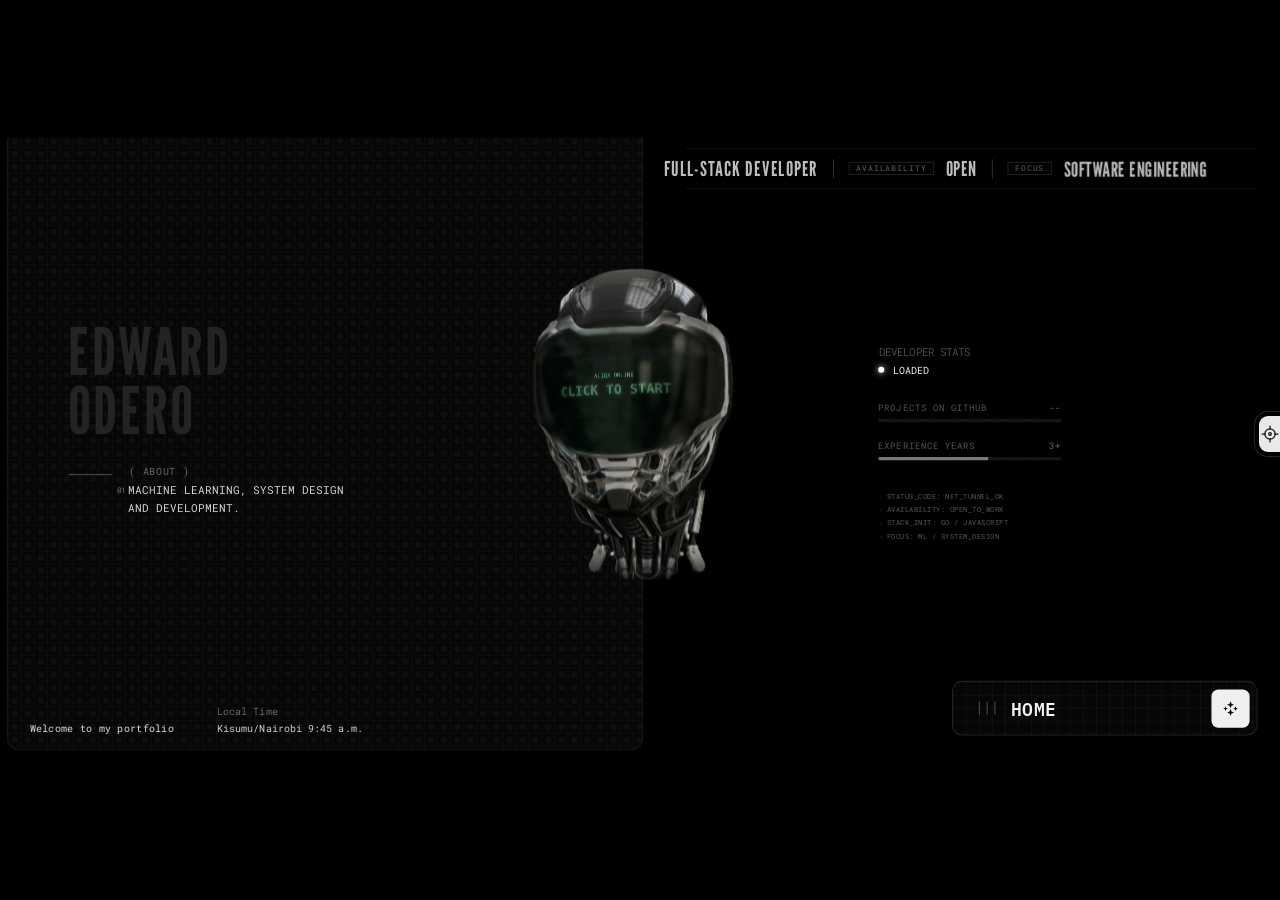
==== home.html @ 81f4a535 "changes" ====
<!DOCTYPE html>
<html lang="en">
<head>
<meta charset="UTF-8">
<meta name="viewport" content="width=device-width, initial-scale=1">
<title>Edward Odero | Full-Stack Developer</title>
<link rel="preconnect" href="https://fonts.googleapis.com">
<link rel="preconnect" href="https://fonts.gstatic.com" crossorigin>
<link href="https://fonts.googleapis.com/css2?family=IBM+Plex+Mono:wght@400;600&family=League+Gothic&family=Roboto+Mono:wght@400;500&display=swap" rel="stylesheet">
<link rel="stylesheet" href="css/home.css?v=9">
<link rel="stylesheet" href="css/chat.css?v=3">
<link rel="stylesheet" href="css/menu.css?v=3">
<link rel="stylesheet" href="css/projects.css?v=7">
<link rel="stylesheet" href="css/skills.css?v=5">
<link rel="stylesheet" href="css/contact.css?v=5">
<link rel="stylesheet" href="css/about.css?v=6">
</head>
<body>

<main class="stage" id="stage">

  <!-- frosted left panel with grid texture -->
  <div class="panel" aria-hidden="true"></div>

  <!-- top bar -->
  <header class="topbar">
    <span class="hdr-role">FULL-STACK DEVELOPER</span>
    <div class="hdr-meta">
      <i class="sep"></i>
      <span class="tag">AVAILABILITY</span>
      <b class="hdr-strong">OPEN</b>
      <i class="sep"></i>
      <span class="tag">FOCUS</span>
      <span class="hdr-strong roll" id="roll" aria-live="off">
        <span class="roll-w">SOFTWARE DEVELOPMENT</span>
        <span class="roll-w">SOFTWARE ENGINEERING</span>
        <span class="roll-w">MACHINE LEARNING</span>
      </span>
    </div>
  </header>

  <!-- name and tagline -->
  <section class="intro">
    <h1 class="name">Edward<br>Odero</h1>
    <div class="intro-meta">
      <i class="rule"></i>
      <span class="label">( ABOUT )</span>
    </div>
    <p class="tagline"><span class="idx">01</span>Machine learning, system design<br>and development.</p>
  </section>

  <!-- welcome and local time -->
  <p class="welcome">Welcome to my portfolio</p>
  <div class="time">
    <span class="time-label">Local Time</span>
    <span class="time-value"><span id="place">Kisumu/Nairobi</span> <time id="clock">--:--</time></span>
  </div>

  <!-- ALIOX: a 3D robot head drawn by robot.js. The picture shows if 3D is not available -->
  <section class="bot" id="bot" aria-label="ALIOX, the portfolio robot">
    <img class="bot-fallback" src="assets/robot-placeholder.png" alt="" width="320" height="460" draggable="false">
    <canvas id="botCanvas"></canvas>
    <span class="bot-start" aria-hidden="true">CLICK TO START</span>
  </section>

  <!-- stats -->
  <aside class="stats" aria-label="Developer stats">
    <h2 class="stats-title">DEVELOPER STATS</h2>
    <p class="status"><i class="dot"></i>LOADED</p>

    <div class="stat" style="top:304px">
      <div class="stat-row"><span>PROJECTS ON GITHUB</span><span class="val"><span id="projCount">--</span></span></div>
      <div class="meter"><i class="fill" id="projFill" data-fill="0"></i></div>
    </div>
    <div class="stat" style="top:348px">
      <div class="stat-row"><span>EXPERIENCE YEARS</span><span class="val"><span data-count="3">3</span>+</span></div>
      <div class="meter"><i class="fill" data-fill="60"></i></div>
    </div>

    <ul class="term">
      <li>STATUS_CODE: NET_TUNNEL_OK</li>
      <li>AVAILABILITY: OPEN_TO_WORK</li>
      <li>STACK_INIT: GO / JAVASCRIPT</li>
      <li>FOCUS: ML / SYSTEM_DESIGN</li>
    </ul>
  </aside>

  <!-- bottom right: page dock -->
  <nav class="dock" aria-label="Pages">
    <span class="dock-idx" aria-hidden="true"><i></i><i></i><i></i></span>
    <span class="dock-page">HOME</span>
    <button class="dock-btn" type="button" aria-label="Talk to the bot">
      <svg viewBox="0 0 20 20" width="20" height="20" fill="currentColor">
        <path d="M10 1.5 L11.1 4.4 L14 5.5 L11.1 6.6 L10 9.5 L8.9 6.6 L6 5.5 L8.9 4.4Z"/>
        <path d="M10 10.5 L11.1 13.4 L14 14.5 L11.1 15.6 L10 18.5 L8.9 15.6 L6 14.5 L8.9 13.4Z"/>
        <path d="M4.2 6 L5 8 L7 8.8 L5 9.6 L4.2 11.6 L3.4 9.6 L1.4 8.8 L3.4 8Z" transform="translate(0 1.2)"/>
        <path d="M15.8 6 L16.6 8 L18.6 8.8 L16.6 9.6 L15.8 11.6 L15 9.6 L13 8.8 L15 8Z" transform="translate(0 1.2)"/>
      </svg>
    </button>
  </nav>

  <!-- terminal: ALIOX writes here (logic in chat.js, text in chat-content.js, styles in chat.css) -->
  <section class="tty" id="tty" aria-label="ALIOX terminal">
    <div class="tty-out" id="ttyOut" role="log" aria-live="polite"></div>
    <nav class="tty-btns" id="ttyBtns" aria-label="Portfolio sections"></nav>
  </section>

</main>

<!-- small tab peeking from the right edge of the window -->
<button class="edge-tab" type="button" aria-label="Focus mode">
  <svg viewBox="0 0 24 24" width="20" height="20" fill="none" stroke="currentColor" stroke-width="1.5" stroke-linecap="round">
    <circle cx="12" cy="12" r="6.2"/><circle cx="12" cy="12" r="1.6"/>
    <path d="M12 2.5v4M12 17.5v4M2.5 12h4M17.5 12h4"/>
  </svg>
</button>

<script src="assets/vendor/three.min.js"></script>
<script src="assets/vendor/GLTFLoader.js"></script>
<script src="js/robot-data.js?v=3"></script>
<script src="js/robot.js?v=3"></script>
<script src="js/chat-content.js?v=3"></script>
<script src="js/chat.js?v=3"></script>
<script src="js/projects-data.js?v=3"></script>
<script src="js/projects.js?v=7"></script>
<script src="js/skills-data.js?v=4"></script>
<script src="js/skills.js?v=5"></script>
<script src="js/contact-data.js?v=4"></script>
<script src="js/contact.js?v=5"></script>
<script src="js/about-points.js?v=5"></script>
<script src="js/about-data.js?v=6"></script>
<script src="js/about.js?v=7"></script>
<script src="js/menu.js?v=5"></script>
<script src="js/home.js?v=8"></script>
</body>
</html>
---- css/home.css ----
/* Home page. Design canvas is 1475 x 720 (the size of the design image);
   home.js scales it to fit the window. */
:root{
  --display:"League Gothic","Bebas Neue","Arial Narrow",Impact,sans-serif;
  --mono:"Roboto Mono","IBM Plex Mono","DejaVu Sans Mono",Menlo,Consolas,monospace;
  --plex:"IBM Plex Mono","Roboto Mono",Menlo,Consolas,monospace;
  --line:rgba(255,255,255,.075);
}
*{box-sizing:border-box;margin:0;padding:0}
html,body{height:100%;background:#000;overflow:hidden}
body{font-family:var(--mono);color:#fff;-webkit-font-smoothing:antialiased}
button{font:inherit;color:inherit;background:none;border:0;cursor:pointer}

.stage{
  position:absolute;left:50%;top:50%;
  width:1475px;height:720px;
  transform-origin:0 0;
  overflow:hidden;
  background:radial-gradient(circle,rgba(255,255,255,.028) 0 1px,transparent 1.4px) 0 0/15px 15px;
  animation:enter .8s ease both;
}
@keyframes enter{from{opacity:0}to{opacity:1}}

/* left panel: glass with a fine grid */
.panel{
  position:absolute;left:8px;top:-20px;width:733px;height:726px;
  border:1px solid var(--line);border-radius:14px;
  background:
    linear-gradient(rgba(255,255,255,.028) 1px,transparent 1px) 0 0/15px 15px,
    linear-gradient(90deg,rgba(255,255,255,.028) 1px,transparent 1px) 0 0/15px 15px,
    radial-gradient(circle at 8px 8px,rgba(255,255,255,.03) 0 3.5px,transparent 4px) 0 0/15px 15px,
    rgba(255,255,255,.022);
}

/* top bar */
.topbar{
  position:absolute;left:790px;top:12px;width:657px;height:47px;
  border-top:1px solid rgba(255,255,255,.08);border-bottom:1px solid rgba(255,255,255,.08);
}
.hdr-role,.hdr-meta{position:absolute;top:50%;transform:translateY(-50%);display:flex;align-items:center;white-space:nowrap}
.hdr-role{right:505px;font:400 23.6px/1 var(--display);letter-spacing:.05em;color:#bcbcbc}
.hdr-meta{left:170px;gap:14px}
.sep{width:1px;height:22px;background:rgba(255,255,255,.2)}
.tag{
  height:15px;padding:0 7.5px;display:flex;align-items:center;
  font:500 9.5px/1 var(--mono);letter-spacing:.08em;color:rgba(255,255,255,.3);
  border:1px solid rgba(255,255,255,.14);
}
.hdr-strong,.hdr-slash,.hdr-dim{font:400 23.6px/1 var(--display);letter-spacing:.02em}
.hdr-strong{color:#bcbcbc}
.hdr-meta .sep + .tag{margin-left:3px}
.hdr-meta .tag + .hdr-strong + .sep{margin-left:4px}
.hdr-slash{color:#c8c8c8;margin:0 -2px}
.hdr-dim{
  color:#4a4a4a;
  -webkit-mask-image:linear-gradient(90deg,#000 55%,transparent);mask-image:linear-gradient(90deg,#000 55%,transparent);
}

/* the focus words scroll upward like end credits: the word showing rises out of sight and the next one rolls up from below to take its place */
.roll{position:relative;display:inline-block;height:48px;line-height:48px;overflow:hidden;vertical-align:middle;
  -webkit-mask-image:linear-gradient(transparent 0,#000 30%,#000 70%,transparent 100%);mask-image:linear-gradient(transparent 0,#000 30%,#000 70%,transparent 100%);
  transition:width 1.2s cubic-bezier(.45,0,.2,1)}
.roll-w{position:absolute;left:0;top:0;white-space:nowrap;transform:translateY(48px);will-change:transform;transition:transform 1.2s cubic-bezier(.45,0,.2,1)}
.roll-w.in{transform:translateY(0)}
.roll-w.up{transform:translateY(-48px)}
.roll-w.reset{transition:none}

/* name and tagline */
.name{
  position:absolute;left:78px;top:213px;
  font:400 75.5px/68px var(--display);letter-spacing:.035em;text-transform:uppercase;
  color:#232323;
}
.intro-meta{position:absolute;left:79px;top:378px;width:200px;height:14px}
.rule{position:absolute;left:0;top:10px;width:50px;height:1px;background:rgba(255,255,255,.34)}
.label{position:absolute;left:70px;top:0;font:400 11.5px/14px var(--mono);letter-spacing:.06em;color:rgba(255,255,255,.4);white-space:nowrap}
.tagline{
  position:absolute;left:148px;top:396px;
  font:400 12.6px/20px var(--mono);text-transform:uppercase;color:#d2d2d2;white-space:nowrap;
}
.idx{position:absolute;left:-13px;top:0;font-size:9px;color:rgba(255,255,255,.4)}

/* welcome and local time */
.welcome{position:absolute;left:34px;top:672px;font:400 12px/16px var(--mono);letter-spacing:.02em;color:#dcdcdc;white-space:nowrap}
.time{position:absolute;left:250px;top:652px;font:400 12px/16px var(--mono);white-space:nowrap}
.time-label{display:block;color:rgba(255,255,255,.38);margin-bottom:4px}
.time-value{display:block;color:#cfcfcf}
.time time{font:inherit}

/* robot placeholder */
.bot{
  position:absolute;left:555px;top:90px;width:380px;height:480px;outline:none;
  -webkit-mask-image:linear-gradient(#000 82%,transparent 100%);mask-image:linear-gradient(#000 82%,transparent 100%);
}
.bot canvas{position:absolute;inset:0;display:block;width:100%;height:100%;opacity:0;transition:opacity .8s ease}
.bot.on canvas{opacity:1}
.bot-fallback{position:absolute;left:30px;top:10px;width:320px;height:460px;display:block;user-select:none;-webkit-user-drag:none;transition:opacity .8s ease,filter .25s}
.bot.on .bot-fallback{opacity:0}
.bot.no-webgl canvas{display:none}
.bot.ready:not(.started){cursor:pointer}
.bot.ready:not(.started):hover .bot-fallback{filter:brightness(1.09)}
/* only shown when the face has no screen (3D unavailable, or your own model) */
.bot-start{
  display:none;position:absolute;left:50%;top:210px;transform:translateX(-50%);padding:9px 16px;border-radius:5px;
  font:700 13px/1 var(--mono);letter-spacing:.2em;color:#e9e9e9;background:rgba(6,9,11,.82);border:1px solid rgba(214,160,72,.6);
}
.bot.ready:not(.started).no-webgl .bot-start,.bot.ready:not(.started).no-visor .bot-start{display:block}

/* stats */
.stats{position:absolute;left:0;top:0;width:1475px;height:720px;pointer-events:none}
.stats > *{position:absolute}
.stats-title{left:1013px;top:239px;font:400 12.4px/16px var(--mono);letter-spacing:0;color:rgba(255,255,255,.28)}
.status{left:1012px;top:259px;height:16px;display:flex;align-items:center;font:400 12px/16px var(--mono);color:rgba(255,255,255,.93)}
.dot{width:7px;height:7px;margin-right:10px;border-radius:50%;background:#fff;box-shadow:0 0 7px rgba(255,255,255,.9)}
.stat{left:1012px;width:211px;height:30px}
.stat-row{display:flex;justify-content:space-between;font:400 10.5px/14px var(--mono);color:rgba(255,255,255,.32);white-space:nowrap}
.val{color:rgba(255,255,255,.4)}
.meter{position:absolute;left:0;top:20px;width:100%;height:4px;border-radius:2px;background:rgba(255,255,255,.08);overflow:hidden}
.fill{display:block;height:100%;width:0;border-radius:2px;background:rgba(255,255,255,.42);transition:width 1.4s cubic-bezier(.2,.7,.2,1)}
.term{left:1013px;top:405px;list-style:none;font:400 8.5px/15.6px var(--mono);letter-spacing:.02em;color:rgba(255,255,255,.34);white-space:nowrap}
.term li{position:relative;padding-left:9px}
.term li::before{content:"\203A";position:absolute;left:0;opacity:.6}

/* bottom right */
.dock{
  position:absolute;left:1097px;top:626px;width:352px;height:63px;
  border:1px solid rgba(255,255,255,.12);border-radius:12px;
  background:
    linear-gradient(rgba(255,255,255,.035) 1px,transparent 1px) 0 0/15px 15px,
    linear-gradient(90deg,rgba(255,255,255,.035) 1px,transparent 1px) 0 0/15px 15px,
    rgba(255,255,255,.022);
}
.dock-idx{position:absolute;left:30px;top:23px;width:20px;height:15px}
.dock-idx i{position:absolute;top:0;width:1px;height:15px;background:rgba(255,255,255,.34)}
.dock-idx i:nth-child(1){left:0}
.dock-idx i:nth-child(2){left:9px}
.dock-idx i:nth-child(3){left:18px}
.dock-page{position:absolute;left:67px;top:20px;font:600 20.8px/22px var(--plex);color:#f2f2f2}
.dock-btn{
  position:absolute;right:8px;top:9px;width:44px;height:44px;border-radius:8px;
  display:grid;place-items:center;background:#efefef;color:#0a0a0a;
  transition:transform .15s,background .15s;
}
.dock-btn:hover{background:#fff;transform:scale(1.04)}
.dock-btn:active{transform:scale(.97)}

/* tab peeking from the right edge of the window */
.edge-tab{
  position:fixed;right:-15px;top:calc(48.2% - 18px);width:36px;height:36px;
  display:grid;place-items:center;padding-right:14px;
  border-radius:9px;background:#e9e9e9;color:#111;
  box-shadow:0 0 0 4px #000,0 0 0 5px rgba(255,255,255,.14);
  transition:right .2s;
}
.edge-tab:hover{right:-6px}

@media (prefers-reduced-motion:reduce){
  .stage{animation:none}
  .roll-w,.roll{transition:none}
  .fill{transition:none}
}
---- css/chat.css ----
/* ALIOX's terminal on the right side of the home page.
   The developer stats are erased when the robot is clicked, then ALIOX types here. */
.tty{position:absolute;left:1012px;top:96px;width:436px;height:512px;z-index:3}
.tty-out{
  position:absolute;left:0;top:0;right:0;bottom:62px;overflow:hidden;white-space:pre;
  font:400 13px/21px var(--mono,"Roboto Mono",monospace);color:#e6e6e6;
}
.tty-out a{color:#fff;text-decoration:underline;text-underline-offset:3px;text-decoration-color:rgba(255,255,255,.4)}
.tty-out a:hover{text-decoration-color:#fff}
.t-cmd{color:rgba(255,255,255,.45)}
.t-status{color:rgba(255,255,255,.4)}

/* blinking block cursor (also used while the stats are erased) */
.cur{display:inline-block;width:.58em;height:1.1em;margin-left:1px;background:#ececec;vertical-align:-.2em;animation:curBlink 1s steps(1) infinite}
.cur[hidden]{display:none}
.cur.typing{animation:none}
@keyframes curBlink{0%,100%{opacity:1}50%{opacity:0}}

/* text flying off to the right: each line slides out in turn and is gone at the edge of the page */
.fly-layer{position:absolute;left:0;top:0;right:0;pointer-events:none}
.fly-line{min-height:21px;white-space:pre}
.fly-line,.stats .fly{
  transition:transform .75s cubic-bezier(.55,.05,.9,.45) var(--d,0s),opacity .3s linear calc(var(--d,0s) + .45s),filter .75s linear var(--d,0s);
  will-change:transform;
}
.fly-line.fly-go{transform:translateX(560px);opacity:0;filter:blur(2px)}
.stats .fly.fly-go{transform:translateX(620px);opacity:0;filter:blur(2px)}

/* the stats that get removed */
.stats .gone,.stats.gone{display:none}
.stats .fill{transition:width .9s ease}

/* [ About ] [ Projects ] [ Contacts ] [ Skills ] */
.tty-btns{position:absolute;left:0;right:0;bottom:0;display:flex;flex-wrap:wrap;gap:6px 8px}
.tb{
  font:500 12.5px/1 var(--mono,"Roboto Mono",monospace);letter-spacing:.04em;white-space:pre;
  color:rgba(255,255,255,.62);padding:9px 6px;border-radius:4px;cursor:pointer;
  opacity:0;transform:translateY(5px);
  transition:opacity .35s ease,transform .35s ease,color .15s,background .15s;
}
.tb:not(.in){visibility:hidden}
.tb.in{opacity:1;transform:none}
.tb.in:hover:not(:disabled){color:#fff;background:rgba(255,255,255,.09)}
.tb.on{color:#fff;background:rgba(255,255,255,.13)}
.tb.in:disabled{opacity:.38;cursor:default}
.tb.on:disabled{opacity:.9}
.tb:focus-visible{outline:1px solid #fff;outline-offset:2px}
---- css/menu.css ----
/* The menu that springs up from the HOME dock (logic in menu.js). */
.dock{cursor:pointer}
.dock-btn{cursor:pointer}
.dock:focus-visible{outline:1px solid #fff;outline-offset:3px}
.dock.open{border-color:rgba(255,255,255,.3)}

.menu{
  position:absolute;z-index:20;box-sizing:border-box;padding:20px 20px 18px;
  border:1px solid rgba(255,255,255,.16);border-radius:14px;
  background:#0b0b0b;
  box-shadow:0 18px 50px rgba(0,0,0,.55);
  font-family:var(--mono,"Roboto Mono",monospace);color:#eee;
  transform-origin:100% 100%;visibility:hidden;pointer-events:none;opacity:0;
}
.menu.open{visibility:visible;pointer-events:auto;opacity:1;animation:menuUp .62s both}
.menu.closing{visibility:visible;pointer-events:none;animation:menuDown .2s ease-in both}

/* springs up from the dock: overshoots, dips back, settles */
@keyframes menuUp{
  0%  {opacity:0;transform:translateY(46px) scale(.84)}
  45% {opacity:1;transform:translateY(-12px) scale(1.025)}
  65% {transform:translateY(4px) scale(.994)}
  82% {transform:translateY(-2px) scale(1.003)}
  100%{opacity:1;transform:none}
}
@keyframes menuDown{
  0%  {opacity:1;transform:none}
  100%{opacity:0;transform:translateY(30px) scale(.9)}
}

.menu-head{display:flex;justify-content:space-between;align-items:flex-start;padding-bottom:14px;border-bottom:1px solid rgba(255,255,255,.08)}
.menu-title{font:600 19px/1.1 var(--plex,var(--mono));margin:0;color:#fff}
.menu-sub{display:block;margin-top:7px;font:400 9.5px/1 var(--mono);letter-spacing:.18em;color:rgba(255,255,255,.34)}
.menu-close{
  width:38px;height:34px;border-radius:7px;border:1px solid rgba(255,255,255,.1);
  background:rgba(255,255,255,.05);color:rgba(255,255,255,.5);
  font:500 9.5px/1 var(--mono);letter-spacing:.12em;cursor:pointer;transition:color .15s,background .15s;
}
.menu-close:hover{color:#fff;background:rgba(255,255,255,.1)}

.menu-socials{display:grid;grid-template-columns:repeat(3,1fr);gap:8px;margin:14px 0 16px;padding-bottom:16px;border-bottom:1px solid rgba(255,255,255,.08)}
.menu-social{
  display:flex;align-items:center;gap:7px;padding:11px 9px;border-radius:7px;text-decoration:none;
  border:1px solid rgba(255,255,255,.08);background:rgba(255,255,255,.035);
  font:500 11.5px/1 var(--mono);color:rgba(255,255,255,.8);transition:background .15s,color .15s,border-color .15s;
}
.menu-social::before{content:"";width:3px;height:3px;border-radius:50%;background:rgba(255,255,255,.4)}
.menu-social:hover{background:rgba(255,255,255,.09);color:#fff;border-color:rgba(255,255,255,.2)}

.menu-nav{display:flex;flex-direction:column;gap:6px}
.menu-item{
  display:flex;align-items:center;gap:16px;height:54px;padding:0 18px;border-radius:9px;cursor:pointer;
  border:1px solid rgba(255,255,255,.07);background:rgba(255,255,255,.035);color:#fff;text-align:left;
  font:600 17px/1 var(--plex,var(--mono));letter-spacing:.1em;text-transform:uppercase;
  transition:background .15s,border-color .15s;
}
.menu-item i{font:400 11px/1 var(--mono);font-style:normal;letter-spacing:0;color:rgba(255,255,255,.3)}
.menu-item::after{content:"";margin-left:auto;width:5px;height:5px;border-radius:50%;background:rgba(255,255,255,.25);transition:background .15s,box-shadow .15s}
.menu-item:hover{background:rgba(255,255,255,.09);border-color:rgba(255,255,255,.2)}
.menu-item:hover::after{background:#fff;box-shadow:0 0 8px rgba(255,255,255,.7)}
.menu-item:focus-visible,.menu-social:focus-visible,.menu-close:focus-visible{outline:1px solid #fff;outline-offset:2px}

/* the rows rise in one after another */
.menu.open .menu-head,.menu.open .menu-socials,.menu.open .menu-item{animation:menuRow .42s cubic-bezier(.2,.8,.3,1) both;animation-delay:calc(.12s + var(--i,0) * .045s)}
@keyframes menuRow{0%{opacity:0;transform:translateY(12px)}100%{opacity:1;transform:none}}

/* the white button at the bottom right (same place as the dock button) closes the menu; HOME row leaves room for it */
.menu-nav .menu-item:last-child{margin-right:52px}
.menu-nav .menu-item:last-child::after{display:none}
.menu-grid{
  position:absolute;right:8px;bottom:9px;width:44px;height:44px;border-radius:8px;border:0;cursor:pointer;
  display:grid;grid-template-columns:repeat(2,4px);grid-auto-rows:4px;gap:5px;place-content:center;
  background:#efefef;transition:transform .15s,background .15s;
}
.menu-grid i{border-radius:50%;background:#0a0a0a}
.menu-grid:hover{background:#fff;transform:scale(1.04)}
.menu-grid:active{transform:scale(.97)}
---- css/projects.css ----
/* The project index: a helix of project windows (logic in projects.js, content in projects-data.js). Black and white. */
.dock,.wave{z-index:16}

.pv{
  position:absolute;inset:0;z-index:15;color:#fff;overflow:hidden;
  font-family:var(--mono,"Roboto Mono",monospace);text-transform:uppercase;
  background:
    linear-gradient(rgba(255,255,255,.045) 1px,transparent 1px) 0 0/40px 40px,
    linear-gradient(90deg,rgba(255,255,255,.045) 1px,transparent 1px) 0 0/40px 40px,
    radial-gradient(ellipse at 50% 50%,#0f1316,#030405 78%),#050607;
  visibility:hidden;opacity:0;pointer-events:none;transition:opacity .35s ease,visibility 0s linear .35s;
}
.pv.open{visibility:visible;opacity:1;pointer-events:auto;transition:opacity .35s ease}

.pv-label{position:absolute;left:48px;top:40px;font:500 11.5px/14px var(--mono);letter-spacing:.06em;z-index:3}
.pv-label i{display:inline-block;width:7px;height:7px;margin-left:7px;background:#fff}
.pv-close{position:absolute;right:48px;top:34px;z-index:3;padding:6px 0 6px 10px;cursor:pointer;background:none;border:0;font:500 11px/14px var(--mono);letter-spacing:.08em;color:rgba(255,255,255,.55);transition:color .15s}
.pv-close:hover{color:#fff}
.pv-close span{color:rgba(255,255,255,.35);margin-right:8px}

.pv-rails{position:absolute;left:0;top:0;width:1475px;height:720px;pointer-events:none}

/* the 3D stage: perspective here, the helix inside keeps its children in 3D (no opacity, filter or overflow on its ancestors' way) */
.pv-stage{position:absolute;inset:0;perspective:1000px;perspective-origin:737px 352px;cursor:grab;touch-action:pan-y}
.pv-stage:active{cursor:grabbing}
.pv-helix{position:absolute;left:0;top:0;width:0;height:0;transform-style:preserve-3d}

.pv-card{
  position:absolute;left:-125px;top:-86px;width:250px;height:172px;cursor:pointer;
  background:rgba(0,0,0,.82);border:1.5px solid rgba(255,255,255,.85);outline:0;user-select:none;-webkit-user-select:none;
}
.pv-card.on{border-color:#fff;box-shadow:0 0 22px rgba(255,255,255,.22)}
.pv-card:focus-visible{border-color:#fff;box-shadow:0 0 0 2px rgba(255,255,255,.6)}
.pv-card.ghost{cursor:default;border-style:dashed;border-color:rgba(255,255,255,.45)}
.pv-card .bar{height:16px;border-bottom:1.5px solid rgba(255,255,255,.7);display:flex;align-items:center;gap:4px;padding:0 6px}
.pv-card .bar i{width:4px;height:4px;border-radius:50%;background:rgba(255,255,255,.85)}
.pv-card .bar span{margin-left:auto;font:400 7px/1 var(--mono);letter-spacing:.1em;color:rgba(255,255,255,.6)}
.pv-card .body{position:absolute;left:10px;right:10px;top:25px;bottom:34px;overflow:hidden}
.pv-card .hero{position:absolute;left:0;right:0;top:0;height:62%;background:rgba(255,255,255,.1);border:1px solid rgba(255,255,255,.3)}
.pv-card .tiles{position:absolute;left:0;right:0;bottom:0;height:30%;display:flex;gap:3px}
.pv-card .tiles b{flex:1;background:rgba(255,255,255,.14)}
.pv-card .tiles b:nth-child(2){background:rgba(255,255,255,.3)}
.pv-card .body img{position:absolute;inset:0;width:100%;height:100%;object-fit:cover;filter:grayscale(1) contrast(1.08);background:#111}
.pv-card .body.has .hero,.pv-card .body.has .tiles{visibility:hidden}
.pv-card .ttl{position:absolute;left:10px;right:10px;bottom:8px;font:700 13px/1 var(--mono);letter-spacing:.06em;white-space:nowrap;overflow:hidden;text-overflow:ellipsis}
.pv-card.ghost .ttl{font-weight:400;color:rgba(255,255,255,.6)}

/* the right side: the chosen project */
.pv-side{position:absolute;left:1110px;top:104px;width:315px;z-index:3;pointer-events:none}
.pv-side a{pointer-events:auto}
.pv-cap{font:400 10.5px/14px var(--mono);letter-spacing:.12em;color:rgba(255,255,255,.5)}
.pv-name{margin-top:8px;font:700 24px/1.15 var(--plex,var(--mono));letter-spacing:.02em}
.pv-desc{margin:14px 0 0;font:400 11.5px/17px var(--mono);letter-spacing:.04em;color:rgba(255,255,255,.82);text-transform:none}
.pv-meta{margin-top:18px;border-top:1px solid rgba(255,255,255,.18)}
.pv-row{display:flex;justify-content:space-between;gap:12px;padding:7px 0;border-bottom:1px solid rgba(255,255,255,.1);font:400 10.5px/15px var(--mono);letter-spacing:.05em}
.pv-row span:last-child{color:rgba(255,255,255,.6);text-align:right}
.pv-links{margin-top:18px;display:flex;gap:22px}
.pv-links a{font:500 11px/14px var(--mono);letter-spacing:.08em;color:#fff;text-decoration:none;border-bottom:1px solid rgba(255,255,255,.4);padding-bottom:3px;transition:border-color .15s}
.pv-links a:hover{border-bottom-color:#fff}
.pv-rise{animation:pvRise .45s cubic-bezier(.2,.8,.3,1) both}
@keyframes pvRise{0%{opacity:0;transform:translateY(8px)}100%{opacity:1;transform:none}}

.pv-big{position:absolute;left:48px;top:586px;font:700 40px/1 var(--plex,var(--mono));letter-spacing:.02em;z-index:3;pointer-events:none}
.pv-hint{position:absolute;left:48px;top:640px;font:400 11px/14px var(--mono);letter-spacing:.12em;color:rgba(255,255,255,.5);z-index:3;pointer-events:none}
---- css/skills.css ----
/* The skills view: an isometric stack of glass layers (logic in skills.js, content in skills-data.js). Black and white. */
.dock,.wave{z-index:16}

.sv{
  position:absolute;inset:0;z-index:15;color:#fff;overflow:hidden;
  font-family:var(--mono,"Roboto Mono",monospace);text-transform:uppercase;
  background:
    linear-gradient(rgba(255,255,255,.045) 1px,transparent 1px) 0 0/40px 40px,
    linear-gradient(90deg,rgba(255,255,255,.045) 1px,transparent 1px) 0 0/40px 40px,
    radial-gradient(ellipse at 38% 55%,#0f1316,#030405 78%),#050607;
  visibility:hidden;opacity:0;pointer-events:none;transition:opacity .35s ease,visibility 0s linear .35s;
}
.sv.open{visibility:visible;opacity:1;pointer-events:auto;transition:opacity .35s ease}

.sv-label{position:absolute;left:48px;top:40px;font:500 11.5px/14px var(--mono);letter-spacing:.06em;z-index:3}
.sv-label i{display:inline-block;width:7px;height:7px;margin-left:7px;background:#fff}
.sv-close{position:absolute;right:48px;top:34px;z-index:3;padding:6px 0 6px 10px;cursor:pointer;background:none;border:0;font:500 11px/14px var(--mono);letter-spacing:.08em;color:rgba(255,255,255,.55);transition:color .15s}
.sv-close:hover{color:#fff}
.sv-close span{color:rgba(255,255,255,.35);margin-right:8px}

.sv-canvas{position:absolute;left:0;top:0;width:1475px;height:720px}
.sv-big{position:absolute;left:48px;top:600px;font:700 40px/1 var(--plex,var(--mono));letter-spacing:.02em;z-index:3;pointer-events:none}
.sv-hint{position:absolute;left:48px;top:652px;font:400 11px/14px var(--mono);letter-spacing:.12em;color:rgba(255,255,255,.5);z-index:3;pointer-events:none}

/* the layer names, each moves with its layer */
.sv-lab{
  position:absolute;left:112px;top:0;width:150px;height:24px;padding:0;border:0;background:none;cursor:pointer;text-align:left;text-transform:uppercase;
  font:400 12px/24px var(--mono);letter-spacing:.06em;color:rgba(255,255,255,.55);transition:color .2s;z-index:2;
}
.sv-lab b{display:inline-block;width:38px;font-weight:400;color:rgba(255,255,255,.35)}
.sv-lab:hover{color:#fff}
.sv-lab.on{color:#fff;font-weight:700;font-size:14px}
.sv-lab.on b{color:#fff;font-weight:400;font-size:12px}
.sv-lab:focus-visible{outline:1px solid #fff;outline-offset:2px}

/* the panel */
.sv-panel{position:absolute;left:1090px;top:100px;width:337px;padding:22px 18px 8px;border:1px solid rgba(255,255,255,.3);background:rgba(0,0,0,.85);z-index:3}
.sv-cmd{font:400 11px/14px var(--mono);letter-spacing:.04em;color:rgba(255,255,255,.5);text-transform:none}
.sv-title{margin-top:8px;font:700 28px/1.1 var(--plex,var(--mono));letter-spacing:.01em}
.sv-about{margin:8px 0 12px;font:400 11px/16px var(--mono);letter-spacing:.03em;color:rgba(255,255,255,.7);text-transform:none}
.sv-list{list-style:none;margin:0;padding:0}
.sv-row{display:flex;align-items:flex-end;justify-content:space-between;gap:12px;padding:10px 0 8px;border-bottom:1px solid rgba(255,255,255,.15);cursor:default;animation:svRow .35s cubic-bezier(.2,.8,.3,1) both;animation-delay:calc(var(--r,0) * .07s)}
.sv-k{display:block;font:400 9.5px/12px var(--mono);letter-spacing:.14em;color:rgba(255,255,255,.5)}
.sv-v{display:block;margin-top:4px;font:500 15px/20px var(--mono);letter-spacing:.01em;text-transform:none}
.sv-n{font:400 11px/16px var(--mono);color:rgba(255,255,255,.4);transition:color .15s}
.sv-row:hover .sv-n{color:#fff}
.sv-panel.swap .sv-title,.sv-panel.swap .sv-about,.sv-panel.swap .sv-cmd{animation:svRise .35s ease both}
@keyframes svRow{0%{opacity:0;translate:-10px 0}100%{opacity:1;translate:0 0}}
@keyframes svRise{0%{opacity:0;translate:0 6px}100%{opacity:1;translate:0 0}}
---- css/contact.css ----
/* The contact view: a trail of grouped channels on the left, the chosen channel's panel on the right
   (logic in js/contact.js, content in js/contact-data.js). Black and white, terminal style. */
.dock,.wave{z-index:16}

.cv{
  position:absolute;inset:0;z-index:15;color:#fff;overflow:hidden;
  background:radial-gradient(ellipse at 32% 52%,#0f1316,#030405 75%),#050607;
  font-family:var(--mono,"Roboto Mono",monospace);text-transform:uppercase;
  visibility:hidden;opacity:0;pointer-events:none;transition:opacity .35s ease,visibility 0s linear .35s;
}
.cv.open{visibility:visible;opacity:1;pointer-events:auto;transition:opacity .35s ease}

.cv-label{position:absolute;left:48px;top:40px;font:500 11.5px/14px var(--mono);letter-spacing:.06em}
.cv-label i{display:inline-block;width:7px;height:7px;margin-left:7px;background:#fff}
.cv-close{position:absolute;right:48px;top:34px;padding:6px 0 6px 10px;cursor:pointer;font:500 11px/14px var(--mono);letter-spacing:.08em;color:rgba(255,255,255,.55);transition:color .15s;background:none;border:0}
.cv-close:hover{color:#fff}
.cv-close span{color:rgba(255,255,255,.35);margin-right:8px}

.cv-canvas{position:absolute;left:0;top:0;width:1475px;height:720px;pointer-events:none}
.cv-title2{position:absolute;left:48px;top:586px;font:700 40px/1 var(--plex,var(--mono));letter-spacing:.02em}
.cv-hint{position:absolute;left:48px;top:640px;font:400 11px/14px var(--mono);letter-spacing:.12em;color:rgba(255,255,255,.5)}

/* a channel sitting on its ring */
.cv-node{
  position:absolute;left:0;top:0;width:92px;height:32px;padding:0;border:1px solid rgba(255,255,255,.5);border-radius:2px;background:#000;color:rgba(255,255,255,.75);cursor:pointer;
  font:400 11px/30px var(--mono);letter-spacing:.06em;text-transform:uppercase;text-align:center;white-space:nowrap;overflow:hidden;
  transition:border-color .2s,color .2s,background .2s,box-shadow .2s;
}
.cv-node:hover{border-color:#fff;color:#fff}
.cv-node.sel{border:2px solid #fff;line-height:28px;font-weight:700;color:#fff;box-shadow:0 0 18px rgba(255,255,255,.25)}
.cv-node:focus-visible{outline:1px solid #fff;outline-offset:3px}
.cv.open .cv-node{animation:cvIn .5s cubic-bezier(.2,.8,.3,1) both}
@keyframes cvIn{0%{opacity:0}100%{opacity:1}}

/* the panel */
.cv-panel{position:absolute;left:928px;top:84px;width:499px;height:520px;border:1px solid rgba(255,255,255,.3);border-radius:2px;background:rgba(0,0,0,.88);overflow:hidden}
.cv-ph{position:absolute;left:28px;right:28px;top:22px;display:block}
.cv-cmd{font:400 11px/14px var(--mono);letter-spacing:.04em;color:rgba(255,255,255,.5);text-transform:none}
.cv-title{margin-top:8px;font:500 30px/1 var(--plex,var(--mono));letter-spacing:-.01em}
.cv-cap{position:absolute;right:0;top:2px;font:400 10px/12px var(--mono);letter-spacing:.12em;color:rgba(255,255,255,.45);text-align:right;max-width:230px}
.cv-body{position:absolute;left:28px;right:28px;top:94px;bottom:24px;border-top:1px solid rgba(255,255,255,.2);padding-top:20px;overflow:hidden}
.cv-body.swap{animation:cvSwap .35s ease both}
@keyframes cvSwap{0%{opacity:0;translate:0 8px}100%{opacity:1;translate:0 0}}

.cv-big{font:500 22px/1.2 var(--plex,var(--mono));letter-spacing:.01em;text-transform:none;word-break:break-all}
.cv-note{margin-top:8px;font:400 11px/16px var(--mono);letter-spacing:.03em;color:rgba(255,255,255,.5);text-transform:none}
.cv-row{display:flex;gap:10px;margin-top:18px;flex-wrap:wrap}
.cv-btn{
  height:40px;padding:0 18px;border:1px solid rgba(255,255,255,.45);border-radius:6px;background:none;color:#fff;cursor:pointer;text-decoration:none;
  display:inline-flex;align-items:center;font:700 11px/1 var(--mono);letter-spacing:.12em;text-transform:uppercase;transition:background .15s,color .15s,border-color .15s;
}
.cv-btn:hover{background:#fff;color:#0b0b0b;border-color:#fff}
.cv-btn.main{background:#f2f2f2;color:#0b0b0b;border-color:#f2f2f2}
.cv-btn.main:hover{background:#fff}
.cv-btn:focus-visible,.cv-in:focus-visible{outline:1px solid #fff;outline-offset:3px}
.cv-lab{display:block;margin:18px 0 6px;font:400 9.5px/12px var(--mono);letter-spacing:.16em;color:rgba(255,255,255,.55)}
.cv-in{width:100%;border:1px solid rgba(255,255,255,.28);border-radius:6px;background:#0b0b0b;color:#fff;padding:11px 12px;font:400 12.5px/18px var(--mono);letter-spacing:.02em;text-transform:none;resize:none}
.cv-in::placeholder{color:rgba(255,255,255,.3)}
.cv-in:focus{border-color:#fff;outline:0}

/* lists: articles and repositories */
.cv-list{list-style:none;margin:0;padding:0}
.cv-item{border-bottom:1px solid rgba(255,255,255,.14);animation:cvRow .35s cubic-bezier(.2,.8,.3,1) both;animation-delay:calc(var(--r,0) * .09s)}
.cv-item a{display:flex;align-items:center;justify-content:space-between;gap:20px;min-height:62px;padding:8px 0;color:#fff;text-decoration:none;text-transform:none;transition:padding .2s}
.cv-item a:hover{padding-left:8px}
.cv-item a:hover .cv-go{color:#fff}
.cv-it{font:500 13px/18px var(--mono);letter-spacing:.02em}
.cv-is{display:block;margin-top:3px;font:400 10.5px/15px var(--mono);letter-spacing:.03em;color:rgba(255,255,255,.5)}
.cv-go{flex:none;font:400 10px/12px var(--mono);letter-spacing:.12em;color:rgba(255,255,255,.4);text-transform:uppercase}
@keyframes cvRow{0%{opacity:0;translate:-10px 0}100%{opacity:1;translate:0 0}}
.cv-wait{font:400 11.5px/16px var(--mono);letter-spacing:.04em;color:rgba(255,255,255,.55);text-transform:none}

/* cv preview */
.cv-pdf{display:block;width:100%;height:300px;border:1px solid rgba(255,255,255,.28);border-radius:6px;background:#1a1a1a}

.cv-cur{display:inline-block;width:.58em;height:1.05em;margin-left:2px;background:#ececec;vertical-align:-.18em;animation:cvBlink 1s steps(1) infinite}
@keyframes cvBlink{0%,100%{opacity:1}50%{opacity:0}}
---- css/about.css ----
/* The About view: the hooded 3D portrait in the middle, frames orbiting it, the chosen frame's text on the right
   (logic in js/about.js, content in js/about-data.js, points in js/about-points.js). Black and white, terminal style. */
.dock,.wave{z-index:16}

.ab{
  position:absolute;inset:0;z-index:15;background:radial-gradient(ellipse 45% 70% at 50% 52%,#0b1a22 0%,#050c11 60%,#04090d 100%);color:#fff;overflow:hidden;
  font-family:var(--mono,"Roboto Mono",monospace);text-transform:uppercase;
  visibility:hidden;opacity:0;pointer-events:none;transition:opacity .35s ease,visibility 0s linear .35s;
}
.ab.open{visibility:visible;opacity:1;pointer-events:auto;transition:opacity .35s ease}

.ab-dots{position:absolute;left:0;top:0;right:0;height:720px;pointer-events:none;
  background:linear-gradient(rgba(120,190,215,.10) 1px,transparent 1px) 0 0/40px 40px,linear-gradient(90deg,rgba(120,190,215,.10) 1px,transparent 1px) 0 0/40px 40px;
  -webkit-mask:radial-gradient(ellipse 65% 75% at 50% 50%,#000 25%,transparent 100%);mask:radial-gradient(ellipse 65% 75% at 50% 50%,#000 25%,transparent 100%)}
.ab-canvas{position:absolute;left:0;top:0;width:100%;height:100%;display:block;pointer-events:none;z-index:8}   /* above the far frames, below the near ones */

.ab-label{position:absolute;left:48px;top:40px;font:500 11.5px/14px var(--mono);letter-spacing:.06em}
.ab-label i{display:inline-block;width:7px;height:7px;margin-left:7px;background:#fff}
.ab-close{position:absolute;right:48px;top:34px;padding:6px 0 6px 10px;cursor:pointer;font:500 11px/14px var(--mono);letter-spacing:.08em;color:rgba(255,255,255,.55);transition:color .15s;background:none;border:0}
.ab-close:hover{color:#fff}
.ab-close span{color:rgba(255,255,255,.35);margin-right:8px}

.ab-sr{position:absolute;width:1px;height:1px;overflow:hidden;clip:rect(0 0 0 0);white-space:nowrap}

/* text */
.ab-name{position:absolute;left:48px;top:560px;font:500 30px/1.1 var(--plex,var(--mono));letter-spacing:.01em}
.ab-line{position:absolute;left:48px;top:606px;width:430px;font:400 11px/17px var(--mono);letter-spacing:.03em;color:rgba(207,227,238,.55);text-transform:none}
.ab-hint{position:absolute;left:0;right:0;top:640px;text-align:center;font:400 10px/12px var(--mono);letter-spacing:.2em;color:rgba(255,255,255,.45);pointer-events:none}
.ab-info{position:absolute;left:1125px;top:100px;width:295px;z-index:14}
.ab-info .cap{font:400 10px/12px var(--mono);letter-spacing:.14em;color:rgba(255,255,255,.45)}
.ab-info b{display:block;margin-top:10px;font:600 13px/16px var(--mono);letter-spacing:.1em}
.ab-info p{margin:10px 0 0;font:400 11.5px/18px var(--mono);letter-spacing:.02em;color:rgba(255,255,255,.62);text-transform:none}
.ab-info.swap{animation:abSwap .4s ease both}
@keyframes abSwap{0%{opacity:0;translate:0 8px}100%{opacity:1;translate:0 0}}
.ab-cur{display:inline-block;width:.58em;height:1.05em;margin-left:2px;background:#ececec;vertical-align:-.18em;animation:abBlink 1s steps(1) infinite}
@keyframes abBlink{0%,100%{opacity:1}50%{opacity:0}}
.ab-nowebgl{position:absolute;left:0;right:0;top:330px;text-align:center;font:400 11px/16px var(--mono);letter-spacing:.1em;color:rgba(255,255,255,.5)}
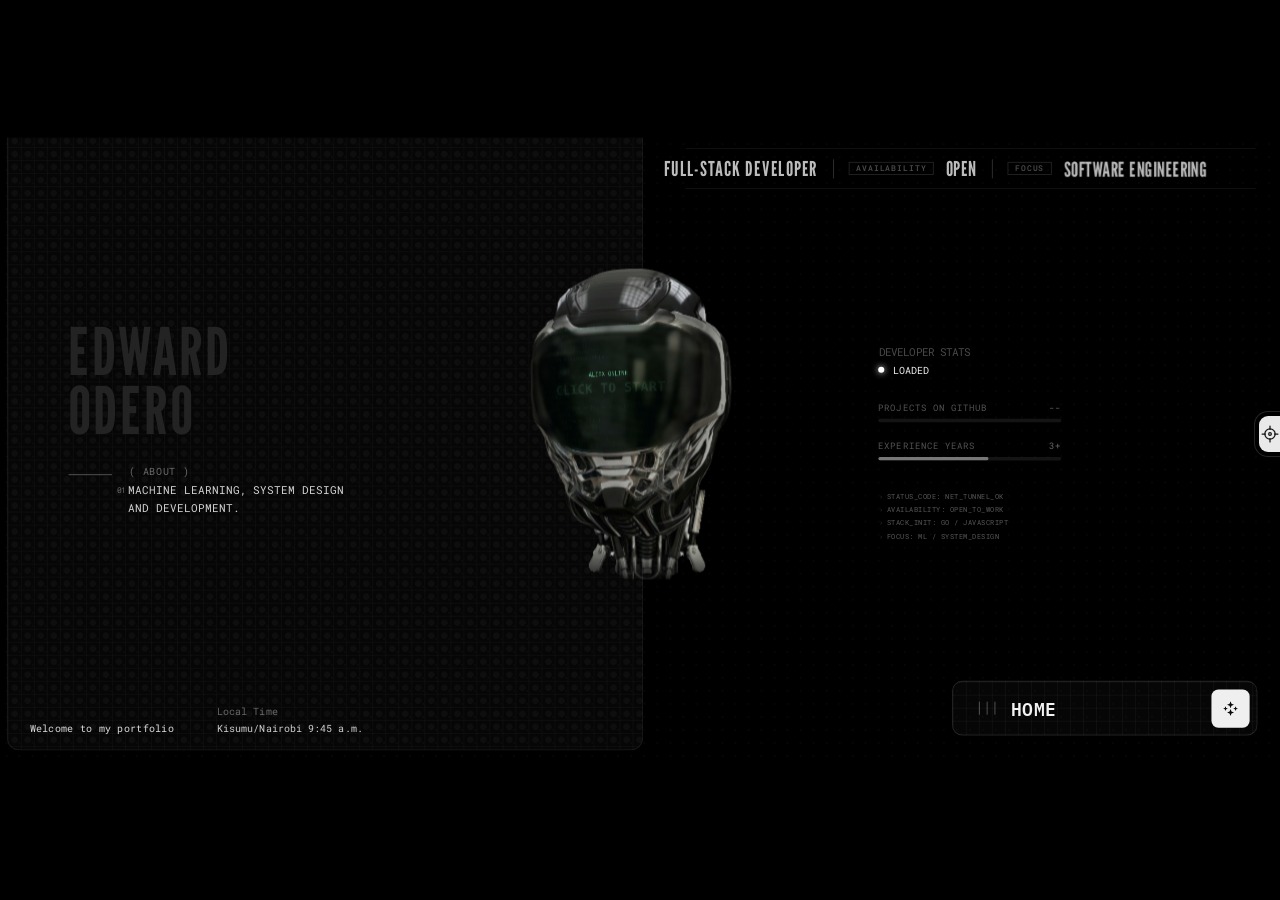
==== commit d0c4b96a: "add settings" ====
--- a/home.html
+++ b/home.html
@@ -12,8 +12,9 @@
 <link rel="stylesheet" href="css/menu.css?v=3">
 <link rel="stylesheet" href="css/projects.css?v=7">
 <link rel="stylesheet" href="css/skills.css?v=5">
-<link rel="stylesheet" href="css/contact.css?v=5">
+<link rel="stylesheet" href="css/contact.css?v=6">
 <link rel="stylesheet" href="css/about.css?v=6">
+<link rel="stylesheet" href="css/settings.css?v=1">
 </head>
 <body>
 
@@ -118,19 +119,21 @@
 <script src="assets/vendor/three.min.js"></script>
 <script src="assets/vendor/GLTFLoader.js"></script>
 <script src="js/robot-data.js?v=3"></script>
-<script src="js/robot.js?v=3"></script>
+<script src="js/robot.js?v=4"></script>
 <script src="js/chat-content.js?v=3"></script>
-<script src="js/chat.js?v=3"></script>
+<script src="js/chat.js?v=4"></script>
 <script src="js/projects-data.js?v=3"></script>
 <script src="js/projects.js?v=7"></script>
 <script src="js/skills-data.js?v=4"></script>
 <script src="js/skills.js?v=5"></script>
 <script src="js/contact-data.js?v=4"></script>
-<script src="js/contact.js?v=5"></script>
+<script src="js/contact.js?v=6"></script>
 <script src="js/about-points.js?v=5"></script>
 <script src="js/about-data.js?v=6"></script>
 <script src="js/about.js?v=7"></script>
 <script src="js/menu.js?v=5"></script>
-<script src="js/home.js?v=8"></script>
+<script src="js/settings.js?v=1"></script>
+<script src="js/sound.js?v=1"></script>
+<script src="js/home.js?v=9"></script>
 </body>
 </html>
--- a/css/contact.css
+++ b/css/contact.css
@@ -22,18 +22,17 @@
 
 /* a channel sitting on its ring */
 .cv-node{
-  position:absolute;left:0;top:0;width:92px;height:32px;padding:0;border:1px solid rgba(255,255,255,.5);border-radius:2px;background:#000;color:rgba(255,255,255,.75);cursor:pointer;
+  position:absolute;left:0;top:0;width:92px;height:32px;padding:0;opacity:0;border:1px solid rgba(255,255,255,.5);border-radius:2px;background:#000;color:rgba(255,255,255,.75);cursor:pointer;
   font:400 11px/30px var(--mono);letter-spacing:.06em;text-transform:uppercase;text-align:center;white-space:nowrap;overflow:hidden;
   transition:border-color .2s,color .2s,background .2s,box-shadow .2s;
 }
 .cv-node:hover{border-color:#fff;color:#fff}
 .cv-node.sel{border:2px solid #fff;line-height:28px;font-weight:700;color:#fff;box-shadow:0 0 18px rgba(255,255,255,.25)}
 .cv-node:focus-visible{outline:1px solid #fff;outline-offset:3px}
-.cv.open .cv-node{animation:cvIn .5s cubic-bezier(.2,.8,.3,1) both}
-@keyframes cvIn{0%{opacity:0}100%{opacity:1}}
 
 /* the panel */
-.cv-panel{position:absolute;left:928px;top:84px;width:499px;height:520px;border:1px solid rgba(255,255,255,.3);border-radius:2px;background:rgba(0,0,0,.88);overflow:hidden}
+.cv-panel{position:absolute;left:928px;top:84px;width:499px;height:520px;border:1px solid rgba(255,255,255,.3);border-radius:2px;background:rgba(0,0,0,.88);overflow:hidden;opacity:0;transform:translateX(28px);transition:opacity .6s ease,transform .7s cubic-bezier(.2,.8,.3,1)}
+.cv-panel.on{opacity:1;transform:none}
 .cv-ph{position:absolute;left:28px;right:28px;top:22px;display:block}
 .cv-cmd{font:400 11px/14px var(--mono);letter-spacing:.04em;color:rgba(255,255,255,.5);text-transform:none}
 .cv-title{margin-top:8px;font:500 30px/1 var(--plex,var(--mono));letter-spacing:-.01em}
--- a/css/settings.css
+++ b/css/settings.css
@@ -0,0 +1,57 @@
+/* The settings panel (js/settings.js): slides in from the right edge. Black and white, like the rest. */
+.edge-tab.on{right:-6px;background:#fff}
+
+.st{
+  position:absolute;left:1130px;top:120px;width:300px;z-index:30;padding:20px 20px 18px;
+  font-family:var(--mono,"Roboto Mono",monospace);color:#fff;text-transform:uppercase;
+  border:1px solid rgba(255,255,255,.28);border-radius:12px;
+  background:
+    linear-gradient(rgba(255,255,255,.03) 1px,transparent 1px) 0 0/15px 15px,
+    linear-gradient(90deg,rgba(255,255,255,.03) 1px,transparent 1px) 0 0/15px 15px,
+    rgba(6,7,8,.96);
+  visibility:hidden;opacity:0;transform:translateX(40px);pointer-events:none;
+  transition:opacity .3s ease,transform .4s cubic-bezier(.2,.8,.3,1),visibility 0s linear .4s;
+}
+.st.open{visibility:visible;opacity:1;transform:none;pointer-events:auto;transition:opacity .3s ease,transform .4s cubic-bezier(.2,.8,.3,1)}
+
+.st-head{display:flex;align-items:flex-start;justify-content:space-between;padding-bottom:14px;border-bottom:1px solid rgba(255,255,255,.16)}
+.st-title{font:700 22px/1 var(--plex,var(--mono));letter-spacing:.01em;text-transform:none}
+.st-sub{display:block;margin-top:7px;font:400 9.5px/12px var(--mono);letter-spacing:.14em;color:rgba(255,255,255,.45)}
+.st-x{padding:6px 8px;border:1px solid rgba(255,255,255,.25);border-radius:6px;font:500 10px/12px var(--mono);letter-spacing:.1em;color:rgba(255,255,255,.6);transition:color .15s,border-color .15s}
+.st-x:hover{color:#fff;border-color:#fff}
+
+.st-sec{padding:16px 0 4px;border-bottom:1px solid rgba(255,255,255,.1)}
+.st-sec h3{font:500 10px/12px var(--mono);letter-spacing:.18em;color:rgba(255,255,255,.5);margin-bottom:12px}
+.st-row{display:flex;align-items:center;justify-content:space-between;gap:12px;min-height:34px;font:400 12px/16px var(--mono);letter-spacing:.04em}
+.st-row span{text-transform:none}
+.st-vol{transition:opacity .2s}
+.st-vol.off{opacity:.35}
+.st-val{width:36px;text-align:right;font:500 11px/14px var(--mono);color:rgba(255,255,255,.7)}
+
+.st-sw{position:relative;width:44px;height:24px;border:1.5px solid rgba(255,255,255,.55);border-radius:12px;background:none;transition:background .2s,border-color .2s}
+.st-sw i{position:absolute;left:3px;top:3px;width:15px;height:15px;border-radius:50%;background:rgba(255,255,255,.6);transition:transform .2s,background .2s}
+.st-sw.on{background:#f0f0f0;border-color:#f0f0f0}
+.st-sw.on i{transform:translateX(20px);background:#0a0a0a}
+.st-sw:focus-visible,.st-btn:focus-visible,.st-seg button:focus-visible,.st-reset:focus-visible,.st-x:focus-visible,.st-vol input:focus-visible{outline:1px solid #fff;outline-offset:3px}
+
+.st-vol input{flex:1;min-width:0;height:18px;background:none;-webkit-appearance:none;appearance:none;cursor:pointer}
+.st-vol input::-webkit-slider-runnable-track{height:3px;background:rgba(255,255,255,.28);border-radius:2px}
+.st-vol input::-moz-range-track{height:3px;background:rgba(255,255,255,.28);border-radius:2px}
+.st-vol input::-webkit-slider-thumb{-webkit-appearance:none;width:13px;height:13px;margin-top:-5px;border-radius:50%;background:#fff;border:0}
+.st-vol input::-moz-range-thumb{width:13px;height:13px;border-radius:50%;background:#fff;border:0}
+.st-vol input:disabled{cursor:default}
+
+.st-btn{width:100%;height:36px;margin-top:6px;border:1px solid rgba(255,255,255,.4);border-radius:6px;font:700 10.5px/1 var(--mono);letter-spacing:.14em;color:#fff;transition:background .15s,color .15s}
+.st-btn:hover:not(:disabled){background:#fff;color:#0a0a0a}
+.st-btn:disabled{opacity:.35;cursor:default}
+.st-note{margin:10px 0 12px;font:400 10px/15px var(--mono);letter-spacing:.03em;color:rgba(255,255,255,.45);text-transform:none}
+
+.st-seg{display:grid;grid-template-columns:repeat(4,1fr);border:1px solid rgba(255,255,255,.35);border-radius:6px;overflow:hidden}
+.st-seg button{height:34px;border-right:1px solid rgba(255,255,255,.2);font:500 9.5px/1 var(--mono);letter-spacing:.08em;color:rgba(255,255,255,.65);transition:background .15s,color .15s}
+.st-seg button:last-child{border-right:0}
+.st-seg button:hover{color:#fff}
+.st-seg button.on{background:#f0f0f0;color:#0a0a0a;font-weight:700}
+
+.st-reset{display:block;margin:14px auto 0;padding:4px 6px;font:400 10px/12px var(--mono);letter-spacing:.14em;color:rgba(255,255,255,.5);border-bottom:1px solid rgba(255,255,255,.25);transition:color .15s}
+.st-reset:hover{color:#fff}
+@media (prefers-reduced-motion:reduce){.st,.st.open{transition:none}}
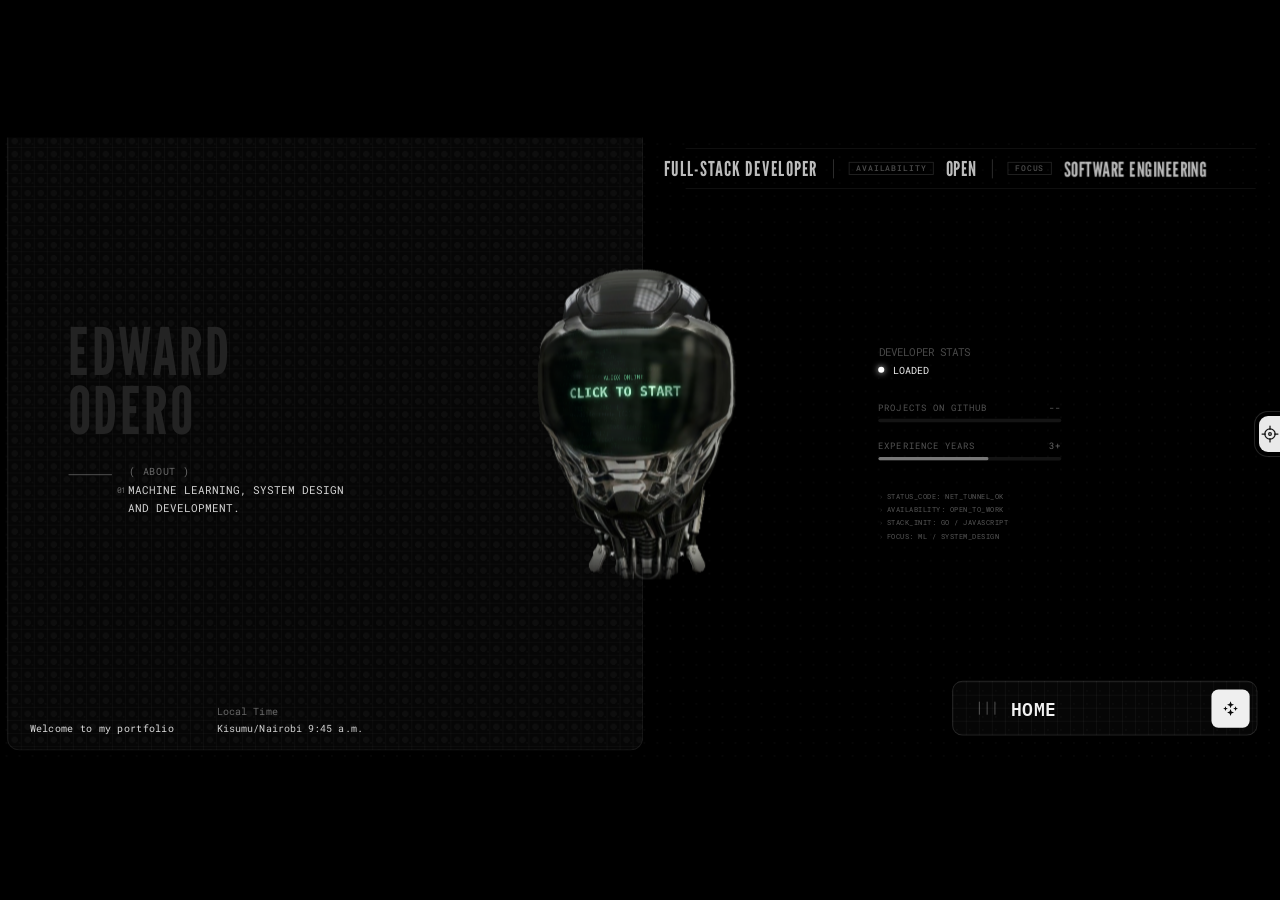
==== commit 57174cf1: "changes" ====
--- a/home.html
+++ b/home.html
@@ -8,7 +8,7 @@
 <link rel="preconnect" href="https://fonts.gstatic.com" crossorigin>
 <link href="https://fonts.googleapis.com/css2?family=IBM+Plex+Mono:wght@400;600&family=League+Gothic&family=Roboto+Mono:wght@400;500&display=swap" rel="stylesheet">
 <link rel="stylesheet" href="css/home.css?v=9">
-<link rel="stylesheet" href="css/chat.css?v=3">
+<link rel="stylesheet" href="css/chat.css?v=4">
 <link rel="stylesheet" href="css/menu.css?v=3">
 <link rel="stylesheet" href="css/projects.css?v=7">
 <link rel="stylesheet" href="css/skills.css?v=5">
@@ -120,8 +120,8 @@
 <script src="assets/vendor/GLTFLoader.js"></script>
 <script src="js/robot-data.js?v=3"></script>
 <script src="js/robot.js?v=4"></script>
-<script src="js/chat-content.js?v=3"></script>
-<script src="js/chat.js?v=4"></script>
+<script src="js/chat-content.js?v=5"></script>
+<script src="js/chat.js?v=6"></script>
 <script src="js/projects-data.js?v=3"></script>
 <script src="js/projects.js?v=7"></script>
 <script src="js/skills-data.js?v=4"></script>
@@ -130,10 +130,10 @@
 <script src="js/contact.js?v=6"></script>
 <script src="js/about-points.js?v=5"></script>
 <script src="js/about-data.js?v=6"></script>
-<script src="js/about.js?v=7"></script>
+<script src="js/about.js?v=9"></script>
 <script src="js/menu.js?v=5"></script>
-<script src="js/settings.js?v=1"></script>
-<script src="js/sound.js?v=1"></script>
+<script src="js/settings.js?v=2"></script>
+<script src="js/sound.js?v=2"></script>
 <script src="js/home.js?v=9"></script>
 </body>
 </html>
--- a/css/chat.css
+++ b/css/chat.css
@@ -44,4 +44,15 @@
 .tb.on{color:#fff;background:rgba(255,255,255,.13)}
 .tb.in:disabled{opacity:.38;cursor:default}
 .tb.on:disabled{opacity:.9}
-.tb:focus-visible{outline:1px solid #fff;outline-offset:2px}+.tb:focus-visible{outline:1px solid #fff;outline-offset:2px}
+
+/* the arrow that hops along the buttons */
+.tb-arrow{position:absolute;left:0;top:0;width:12px;height:9px;color:#fff;pointer-events:none;opacity:0;
+  transition:left .55s cubic-bezier(.5,0,.2,1),top .3s,opacity .3s}
+.tb-arrow.show{opacity:.9}
+.tb-arrow svg{display:block;animation:arrowBob .8s ease-in-out infinite}
+@keyframes arrowBob{50%{transform:translateY(4px)}}
+/* a soft pulse on the menu bar after ALIOX points to it */
+.dock.hint{animation:dockHint 1.6s ease-in-out 3}
+@keyframes dockHint{50%{box-shadow:0 0 0 1px rgba(255,255,255,.55),0 0 22px rgba(255,255,255,.18)}}
+@media (prefers-reduced-motion:reduce){.tb-arrow svg{animation:none}}
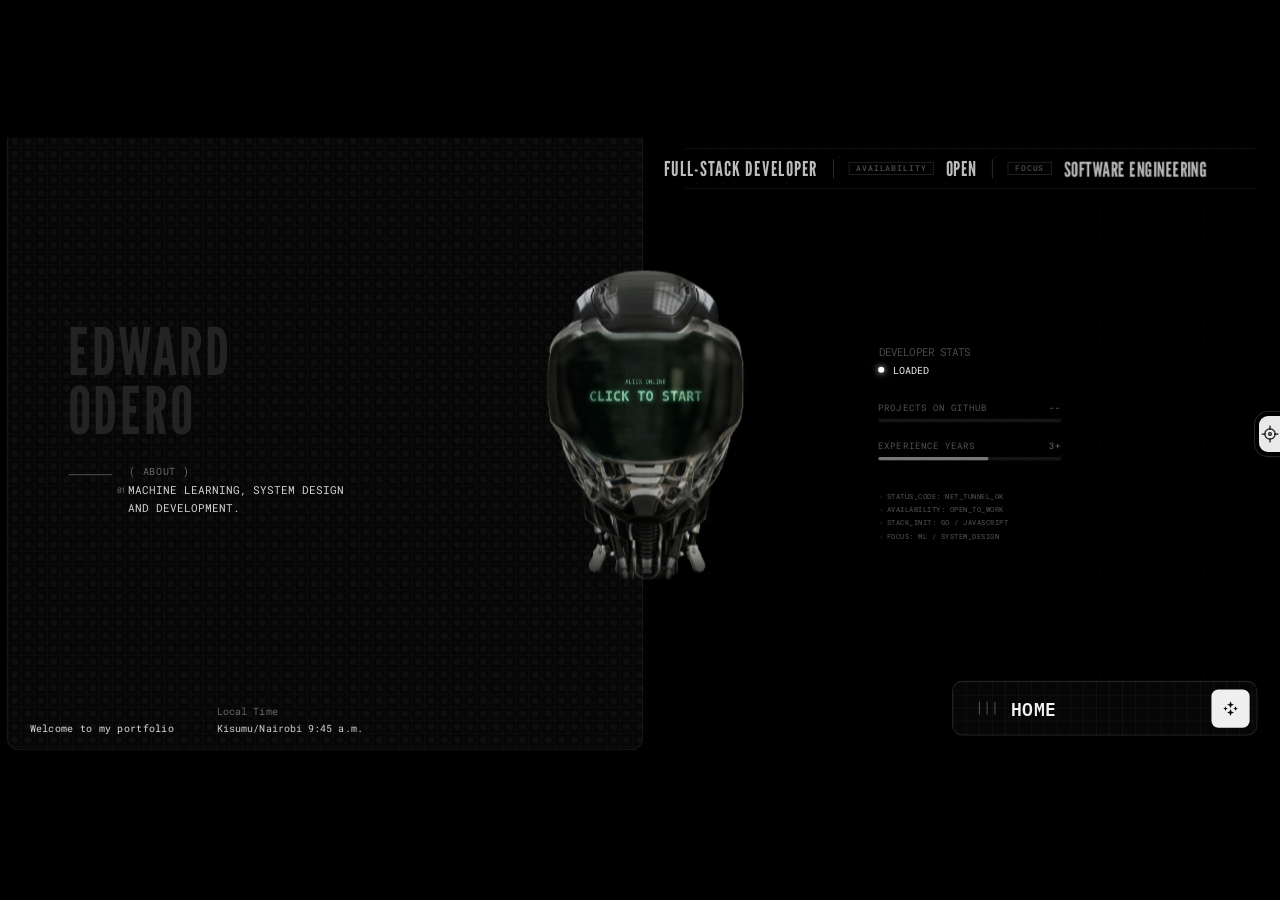
==== commit eee840c6: "update data" ====
--- a/home.html
+++ b/home.html
@@ -129,8 +129,8 @@
 <script src="js/contact-data.js?v=4"></script>
 <script src="js/contact.js?v=6"></script>
 <script src="js/about-points.js?v=5"></script>
-<script src="js/about-data.js?v=6"></script>
-<script src="js/about.js?v=9"></script>
+<script src="js/about-data.js?v=9"></script>
+<script src="js/about.js?v=10"></script>
 <script src="js/menu.js?v=5"></script>
 <script src="js/settings.js?v=2"></script>
 <script src="js/sound.js?v=2"></script>
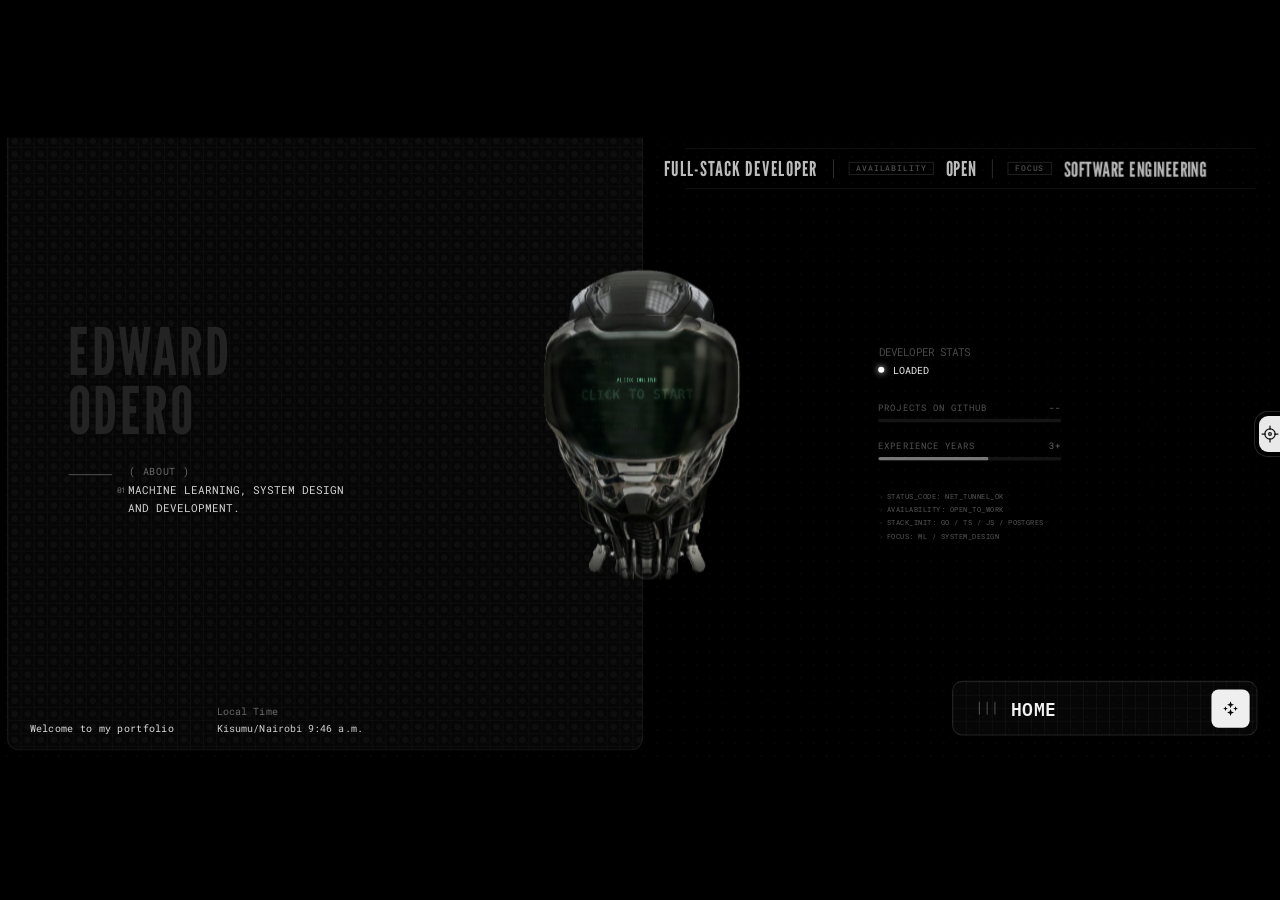
==== commit 7385db82: "changes" ====
--- a/home.html
+++ b/home.html
@@ -81,7 +81,7 @@
     <ul class="term">
       <li>STATUS_CODE: NET_TUNNEL_OK</li>
       <li>AVAILABILITY: OPEN_TO_WORK</li>
-      <li>STACK_INIT: GO / JAVASCRIPT</li>
+      <li>STACK_INIT: GO / TS / JS / POSTGRES</li>
       <li>FOCUS: ML / SYSTEM_DESIGN</li>
     </ul>
   </aside>
@@ -120,16 +120,16 @@
 <script src="assets/vendor/GLTFLoader.js"></script>
 <script src="js/robot-data.js?v=3"></script>
 <script src="js/robot.js?v=4"></script>
-<script src="js/chat-content.js?v=5"></script>
+<script src="js/chat-content.js?v=6"></script>
 <script src="js/chat.js?v=6"></script>
-<script src="js/projects-data.js?v=3"></script>
+<script src="js/projects-data.js?v=4"></script>
 <script src="js/projects.js?v=7"></script>
-<script src="js/skills-data.js?v=4"></script>
+<script src="js/skills-data.js?v=5"></script>
 <script src="js/skills.js?v=5"></script>
-<script src="js/contact-data.js?v=4"></script>
+<script src="js/contact-data.js?v=5"></script>
 <script src="js/contact.js?v=6"></script>
 <script src="js/about-points.js?v=5"></script>
-<script src="js/about-data.js?v=9"></script>
+<script src="js/about-data.js?v=11"></script>
 <script src="js/about.js?v=10"></script>
 <script src="js/menu.js?v=5"></script>
 <script src="js/settings.js?v=2"></script>
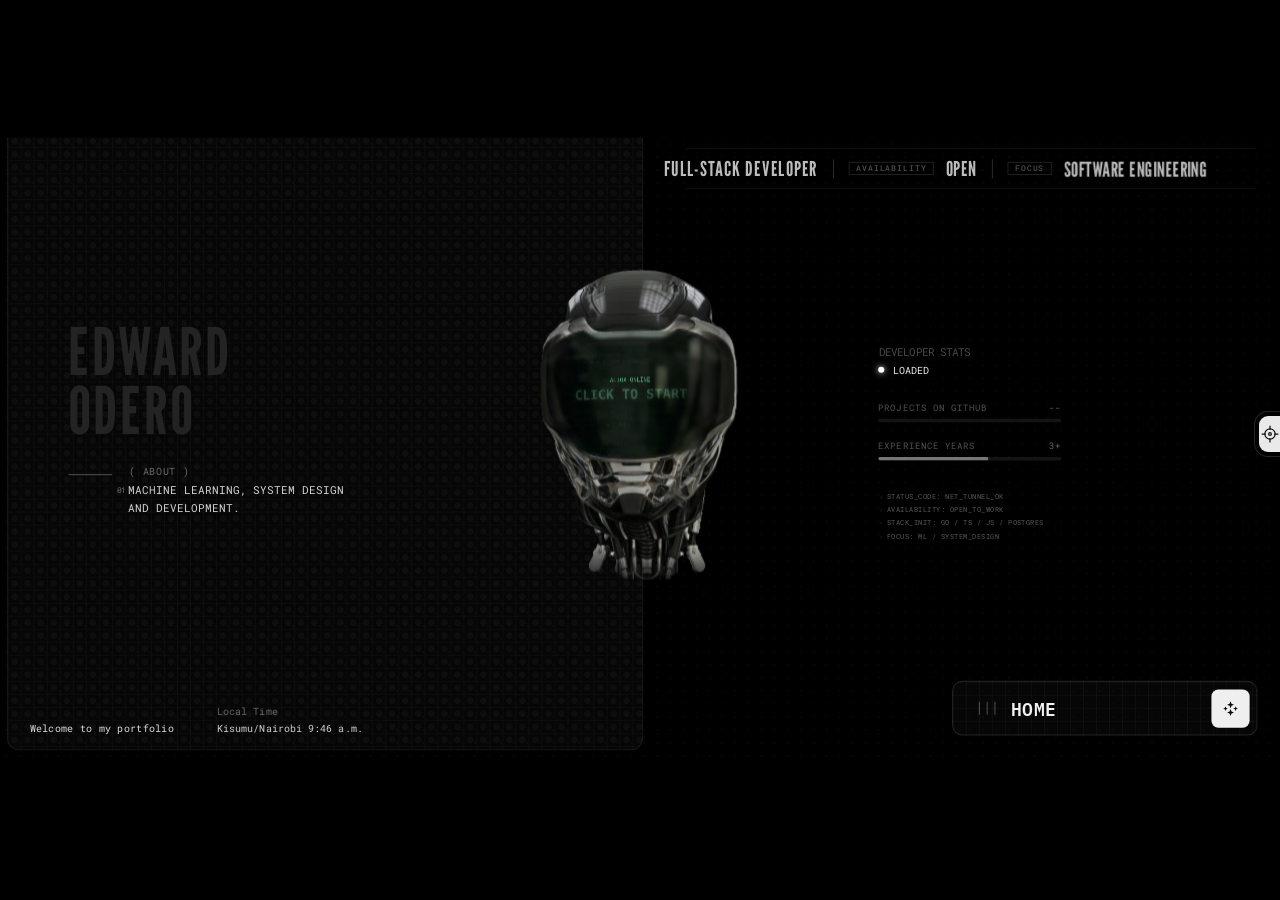
==== commit edb77b02: "update menu links" ====
--- a/home.html
+++ b/home.html
@@ -131,7 +131,7 @@
 <script src="js/about-points.js?v=5"></script>
 <script src="js/about-data.js?v=11"></script>
 <script src="js/about.js?v=10"></script>
-<script src="js/menu.js?v=5"></script>
+<script src="js/menu.js?v=6"></script>
 <script src="js/settings.js?v=2"></script>
 <script src="js/sound.js?v=2"></script>
 <script src="js/home.js?v=9"></script>
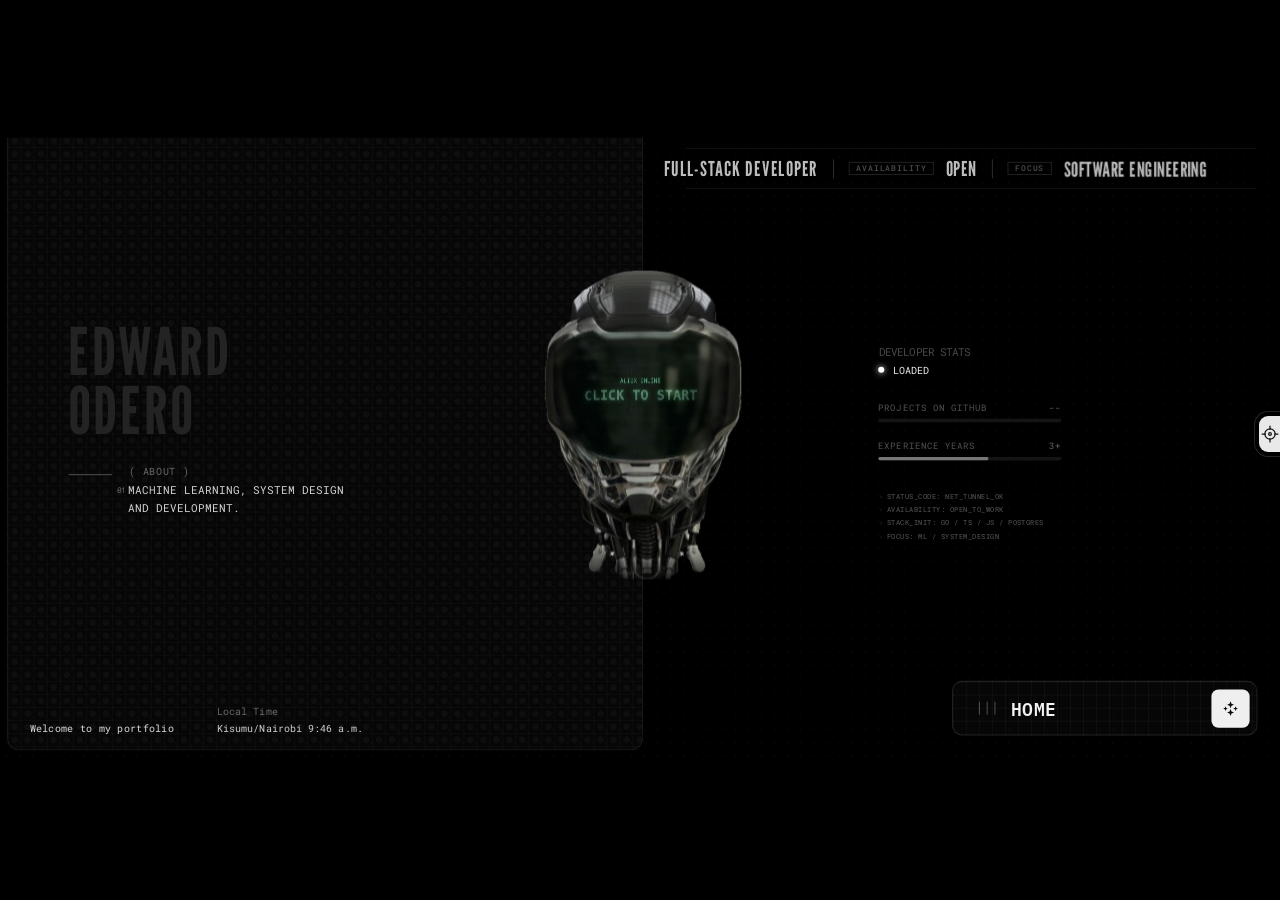
==== commit 0f923ae2: "add changes" ====
--- a/home.html
+++ b/home.html
@@ -11,7 +11,7 @@
 <link rel="stylesheet" href="css/chat.css?v=4">
 <link rel="stylesheet" href="css/menu.css?v=3">
 <link rel="stylesheet" href="css/projects.css?v=7">
-<link rel="stylesheet" href="css/skills.css?v=5">
+<link rel="stylesheet" href="css/skills.css?v=6">
 <link rel="stylesheet" href="css/contact.css?v=6">
 <link rel="stylesheet" href="css/about.css?v=6">
 <link rel="stylesheet" href="css/settings.css?v=1">
@@ -125,7 +125,8 @@
 <script src="js/projects-data.js?v=4"></script>
 <script src="js/projects.js?v=7"></script>
 <script src="js/skills-data.js?v=5"></script>
-<script src="js/skills.js?v=5"></script>
+<script src="js/skills-icons.js?v=1"></script>
+<script src="js/skills.js?v=6"></script>
 <script src="js/contact-data.js?v=5"></script>
 <script src="js/contact.js?v=6"></script>
 <script src="js/about-points.js?v=5"></script>
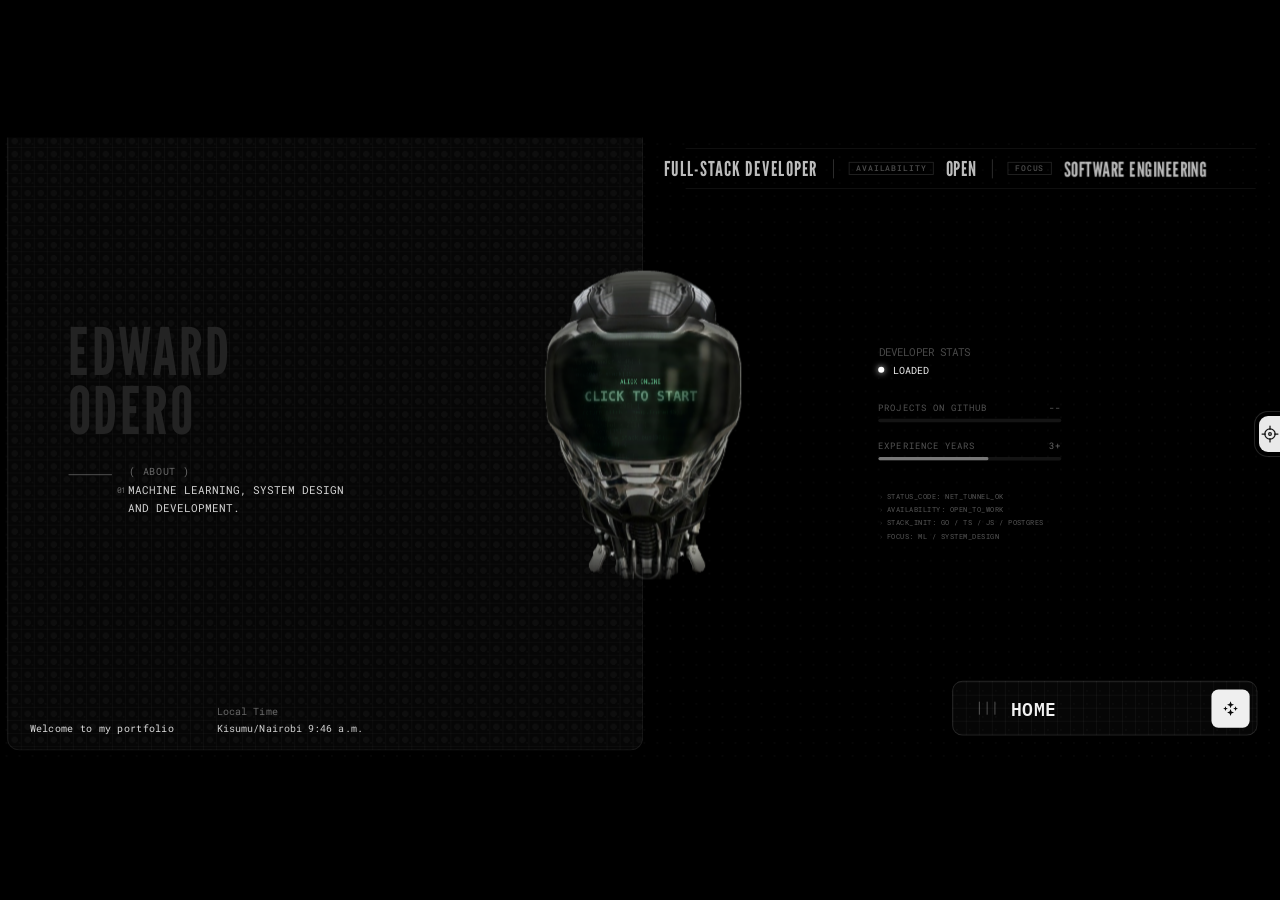
==== commit 9a2649f6: "add updates" ====
--- a/home.html
+++ b/home.html
@@ -10,7 +10,7 @@
 <link rel="stylesheet" href="css/home.css?v=9">
 <link rel="stylesheet" href="css/chat.css?v=4">
 <link rel="stylesheet" href="css/menu.css?v=3">
-<link rel="stylesheet" href="css/projects.css?v=7">
+<link rel="stylesheet" href="css/projects.css?v=8">
 <link rel="stylesheet" href="css/skills.css?v=6">
 <link rel="stylesheet" href="css/contact.css?v=6">
 <link rel="stylesheet" href="css/about.css?v=6">
@@ -120,9 +120,9 @@
 <script src="assets/vendor/GLTFLoader.js"></script>
 <script src="js/robot-data.js?v=3"></script>
 <script src="js/robot.js?v=4"></script>
-<script src="js/chat-content.js?v=6"></script>
+<script src="js/chat-content.js?v=7"></script>
 <script src="js/chat.js?v=6"></script>
-<script src="js/projects-data.js?v=4"></script>
+<script src="js/projects-data.js?v=5"></script>
 <script src="js/projects.js?v=7"></script>
 <script src="js/skills-data.js?v=5"></script>
 <script src="js/skills-icons.js?v=1"></script>
@@ -131,7 +131,7 @@
 <script src="js/contact.js?v=6"></script>
 <script src="js/about-points.js?v=5"></script>
 <script src="js/about-data.js?v=11"></script>
-<script src="js/about.js?v=10"></script>
+<script src="js/about.js?v=11"></script>
 <script src="js/menu.js?v=6"></script>
 <script src="js/settings.js?v=2"></script>
 <script src="js/sound.js?v=2"></script>
--- a/css/skills.css
+++ b/css/skills.css
@@ -42,7 +42,8 @@
 .sv-row{display:flex;align-items:flex-end;justify-content:space-between;gap:12px;padding:10px 0 8px;border-bottom:1px solid rgba(255,255,255,.15);cursor:default;animation:svRow .35s cubic-bezier(.2,.8,.3,1) both;animation-delay:calc(var(--r,0) * .07s)}
 .sv-k{display:block;font:400 9.5px/12px var(--mono);letter-spacing:.14em;color:rgba(255,255,255,.5)}
 .sv-v{display:block;margin-top:4px;font:500 15px/20px var(--mono);letter-spacing:.01em;text-transform:none}
-.sv-n{font:400 11px/16px var(--mono);color:rgba(255,255,255,.4);transition:color .15s}
+.sv-n{display:inline-flex;align-items:center;justify-content:center;min-width:22px;height:22px;font:700 10px/1 var(--mono);color:rgba(255,255,255,.55);transition:color .15s}
+.sv-n svg{width:20px;height:20px}
 .sv-row:hover .sv-n{color:#fff}
 .sv-panel.swap .sv-title,.sv-panel.swap .sv-about,.sv-panel.swap .sv-cmd{animation:svRise .35s ease both}
 @keyframes svRow{0%{opacity:0;translate:-10px 0}100%{opacity:1;translate:0 0}}
